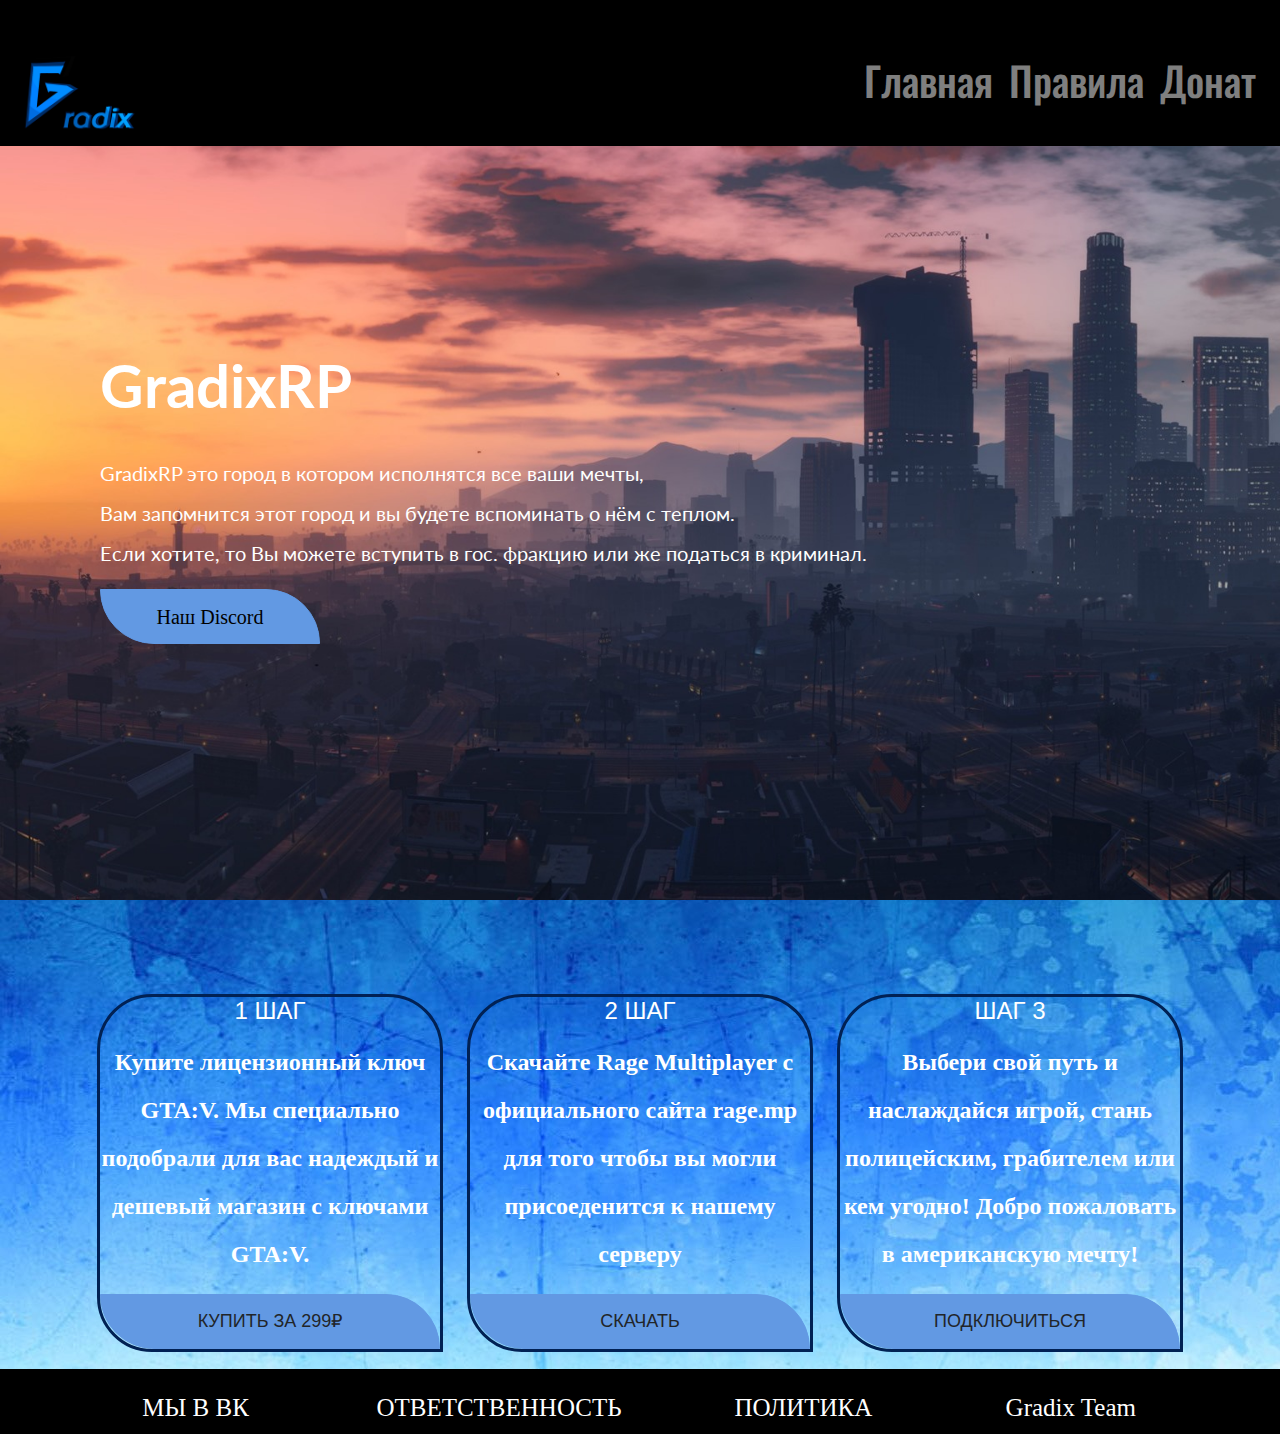
==== index.html @ 9d8c8952 "Fak" ====
<!DOCTYPE html>
<html lang="ru">
   <head>
      <meta charset="utf-8">
      <link rel="stylesheet" href="https://maxcdn.bootstrapcdn.com/bootstrap/4.1.0/css/bootstrap.min.css" />
      <script src="https://ajax.googleapis.com/ajax/libs/jquery/3.3.1/jquery.min.js"></script>
      <script src="https://cdnjs.cloudflare.com/ajax/libs/popper.js/1.14.0/umd/popper.min.js"></script>
      <script src="https://maxcdn.bootstrapcdn.com/bootstrap/4.1.0/js/bootstrap.min.js"></script>
      <link type="image/png" sizes="120x120" rel="icon" href="img/logo.png">
      <link rel="stylesheet" href="css/style.css">
      <link rel="stylesheet" href="dist/css/lightbox.css">
      <link rel="preconnect" href="https://fonts.googleapis.com">
      <link rel="preconnect" href="https://fonts.gstatic.com" crossorigin>
      <link href="https://fonts.googleapis.com/css2?family=Edu+VIC+WA+NT+Beginner:wght@400;500;600;700&family=Lato:ital,wght@1,300&family=Oswald:wght@200&family=Uchen&display=swap" rel="stylesheet">
      <title>GradixRP</title>
   </head>
   <body>
      <header>
         <nav class="navbar navbar-dark navbar-expand-sm">
            <a href="#" class="navbar-brand">
            <img class="logo" src="img/logo.png" alt="logo">
            </a>
            <button type="button" class="navbar-toggler" data-toggle="collapse" data-target="#myNavbar7">
            <span class="navbar-toggler-icon"></span>
            </button>
            <div class="collapse navbar-collapse flex-grow-1 text-right" id="myNavbar7">
               <ul class="navbar-nav ml-auto flex-nowrap">
                  <li class="nav-item">
                     <a href="#Home" class="nav-link">
                        <h1>Главная</h1>
                     </a>
                  </li>
                  <li class="nav-item">
                     <a href="sites/rules.html" class="nav-link">
                        <h1>Правила</h1>
                     </a>
                  </li>
                  <li class="nav-item">
                     <a href="sites/donate.html" class="nav-link">
                        <h1>Донат</h1>
                     </a>
                  </li>
               </ul>
            </div>
         </nav>
         <div class="hero">
            <h1 class="gr-text">GradixRP</h1>
            <p class="ll-text">GradixRP это город в котором исполнятся все ваши мечты, <br> Вам запомнится этот город и вы будете вспоминать о нём с теплом. <br> Если хотите, то Вы можете вступить в гос. фракцию или же податься в криминал. </p>
            <button type="button" class="btn btn-warning">
            <a href="https://discord.gg/B4gCzMGK" class="hire">Наш Discord</a>
            </button>
         </div>
      </header>
      <div class="container" id="skills">
      <!-- PRICE START -->
       <div class="row">
            <div class="col-12 text-center mb-5 mt-5 pr-void">
               
            </div>
         </div>
         <div class="container price" id="price">
        
         <div class="row">
            <div class="col-lg-4 col-sm-12 text-center">
               <div class="cardf shadow-sm">
                  <div class="card-bodi">
                     <h4 class="card-title">1 ШАГ</h4>
                     <p class="card-text">Купите лицензионный ключ GTA:V. Мы специально подобрали для вас надеждый и дешевый магазин с ключами GTA:V.</p>
                     <a href="https://steamkey.com/grand-theft-auto-v-gta-5-akkaunt" class="card-link btn btn-warning">КУПИТЬ ЗА 299₽</a>
                  </div>
               </div>
            </div>
            <div class="col-lg-4 col-sm-12 text-center">
               <div class="cardf shadow-sm">
                  <div class="card-bodi">
                     <h4 class="card-title">2 ШАГ</h4>
                     <p class="card-text">Скачайте Rage Multiplayer с официального сайта rage.mp для того чтобы вы могли присоеденится к нашему серверу</p>
                     <a href="https://rage.mp/" class="card-link btn btn-warning">СКАЧАТЬ</a>
                  </div>
               </div>
            </div>
            <div class="col-lg-4 col-sm-12 text-center">
               <div class="cardf shadow-sm">
                  <div class="card-bodi">
                     <h4 class="card-title">ШАГ 3</h4>
                     <p class="card-text">Выбери свой путь и наслаждайся игрой, стань полицейским, грабителем или кем угодно! Добро пожаловать в американскую
                     мечту!</p>
                     <a href="rage://v/connect?ip=111.111.111.111:22005" class="card-link btn btn-warning">ПОДКЛЮЧИТЬСЯ</a>
                  </div>
               </div>
            </div>
         </div>
      </div>
      </div>
      <footer class="footer">
         <div class="container">
         <div class="row">
            <ul class="footer__list list-unstyled col-12 row">
               <li class="footer__list__item col-3 text-center">
                  <a class="footer__list__item__link " rel="nofollow" target="blank" href="https://vk.com/gtav.state">МЫ В ВК</a>
               </li>
               <li class="footer__list__item col-3 text-center">
                  <a class="footer__list__item__link1" href="#">ОТВЕТСТВЕННОСТЬ</a>
               </li>
               <li class="footer__list__item col-3 text-center">
                  <a class="footer__list__item__link2" href="#">ПОЛИТИКА</a>
               </li>
               <li class="footer__list__item col-3 text-center">
                  <a class="footer__list__item__link3" href="https://vk.com/gtav.state">Gradix Team</a>
               </li>
            </ul>
         </div>
      </div>
      </footer>
   </body>
</html>
---- css/style.css ----
header {
    background-image: url(../img/bbg.jpg);   
    background-position: center center;  
    background-repeat: no-repeat; 
    background-attachment: fixed; 
    background-size: cover;
    background-color:#464646;
    height: 900px;
  }
@media only screen and (max-width: 767px) {
    header {
      background-image: url(../img/bbg.jpg);
    }
      }
nav a {
    color: rgba(255,255,255,.5) !important;
    font-size: 30px !important;
}
nav ul {
    width: 100%;
    justify-content: right;
}
header nav {
    background-color: #000000;
}
#seasons div {
    display: flex;
    justify-content: center;
}
#seasons a {
    align-items: center;
    justify-content: center;
    display: flex;
    width: 100%;
    font-size: 30px;
}
.logo {
    margin-left: 5px;
    width: 120px;
    height: 120px;
    left: 0%;   
    right: 0%;
    top: 10%;
    bottom: 10%;
} 
.nav-link {
    height: 50px;
    border-radius: nullpx;
    font-family: 'Oswald', sans-serif;
    font-size: 20px;
    font-style: normal;
    font-weight: 400;
    line-height: 50px;
    color:#FFFFFF;    
}
.nav-link:hover {
    color:rgb(73, 73, 73);
}
body {
    background-image:  url(../img/bg.jpg);
}
.hero {
    margin-top: 179px;
    margin-left: 100px;
}
.gr-text {
    height: 120px;
    width: 500.0000305175781px;
    left: 0px;
    top: 0px;
    border-radius: nullpx;
    font-family: Merriweather;
    font-size: 60px;
    font-style: normal;
    font-weight: 700;
    line-height: 120px;
    letter-spacing: 0em;
    text-align: left;
    color: white;
    font-family: 'Lato', sans-serif;
}
.ll-text {
    font-size: 20px;
    font-style: normal;
    font-weight: 400;
    line-height: 40px;
    letter-spacing: 0em;
    text-align: left;
    height: 120px;
    top: 130px;
    border-radius: nullpx;
    color: #FFFFFF;
    font-family: 'Lato', sans-serif;

}
.btn {
    background-color: #6299e3;
    height: 55px;
    width: 220px;
    left: 0px;
    top: 0px;
    border-radius: 0px 54px;
    font-family: Uchen, sans-serif;
} 
.btn:hover {
    background-color: #398fff;
    box-shadow: 0 0 10px #134b94;
}
.btn-warning {
    color: #212529;
    background-color: #6299e3;
    border-color: #6299e3;
}
.btn-warning:hover {
    color: #212529;
    background-color: #398fff;
    border-color: #398fff;
}
.hire {
    font-family: Inter;
    font-size: 20px;
    font-style: normal;
    font-weight: 400;
    line-height: 40px;
    letter-spacing: 0em;
    text-align: center;
    height: 120px;
    width: 470px;
    top: 130px;
    border-radius: nullpx;
    color: #000000;
}
.hire:hover {
    color: #000000;
    text-decoration: none;
}
.card {
    background-color: #000000;
    text-align: center;
    align-content: center;
    align-items: center;
}
.card-img-top{
    width: 66px;
    height: 50px;
    box-align: center;
}
.card-body {
    align-content: center;
    align-items: center;
    width: 320px;
    height: 8%;
    color: #FFFFFF;
}
.card-bodi {
    color: #FFFFFF;
}
.card-wrapper-one {
    display: flex;
    flex-direction: row;

}
.tipohr{
    margin-left: 18.915%;
}
.portfolio-link {
    height: 50px;
    border-radius: nullpx;
    font-family: Inter;
    font-size: 20px;
    font-style: normal;
    font-weight:400, Regular;
    line-height: 50px;
    color:#000000;
    text-decoration: none;
}
.portfolio-link:hover {
    color:rgb(88, 88, 88);
    text-decoration: none;
}
.buttons-portfolio {
    margin-left: 10%;
}
.images-port {
    display: flex;
    flex-wrap: wrap;
    align-content: center;
    align-items: center;
    margin-left: 7%;
}
.images-port img{
    width: 450px;
    height:560px;
    margin-top: 8%;
    margin-right: 5%;
}

.card-titl {
    height: 56px;
    width: 128px;
    left: 161px;
    top: 43px;
    border-radius: nullpx;
    font-family: Merriweather;
    font-size: 28px;
    font-style: normal;
    font-weight: 700;
    line-height: 56px;
    letter-spacing: 0em;
    text-align: center;

}


.card-txt {
    font-family: Inter;
    font-size: 18px;
    font-style: normal;
    font-weight: 400;
    line-height: 36px;
    letter-spacing: 0em;
    text-align: center;

}
.card-wrapper {
    text-align: center;
    align-items: center;
    align-content: center;
    display: flex;
    justify-content: center;
    flex-wrap: wrap;
}
.card-text {
    font-family: Merriweather;
    font-size: 24px;
    font-style: normal;
    font-weight: 700;
    line-height: 48px;
    letter-spacing: 0em;
    text-align: center;
    color: #ffffff;

}
.cardf {
    margin-bottom: 20px;
    outline-color: #012154;
    outline-style: solid;
    border-radius: 52px 52px 0px 52px;
}
.footer {
    background-color: #000000;
}
.footer__list {
    padding-top: 5px;
}
.footer__list {
    padding-top: 30px;
}
.list-unstyled {
    padding-left: 0;
    list-style: none;
}
ul, ol {
    margin-top: 0;
    margin-bottom: 11px;
}
li {
    display: list-item;
    text-align: -webkit-match-parent;
}
.list-unstyled {
    padding-left: 0;
    list-style: none;
}
ul {
    list-style-type: disc;
}
.footer__list__item__link {
    color: rgb(255, 255, 255);
    font-size: 25px;
    line-height:5px;
    font-family: Blanc-Medium;
    font-weight: normal;
    font-style: normal;
}
.footer__list__item {
    text-decoration: none;
}
.list-unstyled {
    padding-left: 0;
    list-style: none;
}
.footer__list__item__link:hover {
    color: #FFFFFF;
    text-decoration: none;
}

.footer__list__item__link1:hover {
    color: #FFFFFF;
    text-decoration: none;
}


.footer__list__item__link1 {
    color: rgb(255, 255, 255);
    font-size: 25px;
    line-height:5px;
    font-family: Blanc-Medium;
    font-weight: normal;
    font-style: normal;
    margin-left:10%;
}
.contact-item {
    background: #00000088;
    width: 100%;
    color: #BDAE82;
}
.contact-item:hover {
    color: #BDAE82;
    width: 100%;
}
.contact-item-email {
    background: none;
    width: 100%;
    height:150px;
    color: #BDAE82;
}
.contact-item-email:hover {
    background: none;
    color: #BDAE82;
    width: 100%;
}
.handler {
    width: 27%;
    margin-right: 4.5%;
}
.footer__list__item__link2 {
    color: rgb(255, 255, 255);
    font-size: 25px;
    line-height:5px;
    font-family: Blanc-Medium;
    font-weight: normal;
    font-style: normal;
    margin-left: 36%;
}
.footer__list__item__link2:hover {
    color: #FFFFFF;
    text-decoration: none;
}
.footer__list__item__link3:hover {
    color: #FFFFFF;
    text-decoration: none;
}


.footer__list__item__link3 {
    color: rgb(255, 255, 255);
    font-size: 25px;
    line-height:5px;
    font-family: Blanc-Medium;
    font-weight: normal;
    font-style: normal;
    margin-left:25%;
}
.card-link {
    font-size:large;
    display: flex;
    flex-direction: row;
    justify-content: center;
    align-content: center;
    flex-wrap: wrap;
    width: 100%;
    font-family: sans-serif;
}
::placeholder {
    color: #BDAE82;
    font-size: 20px;
  }
textarea {
    background-color: #00000088;
}
.video-sec {
    display: flex;
    flex-wrap: wrap;
    flex-direction: column;
    justify-content: center;
    align-items: center;
}
.card-img img{
    width: 450px;
    height: 560px;
    padding: 10px;
    transition: 0.5s;
  }
  .card-img img:hover{
    transform: scale(1.1);
  }

.test {
    color: #ff4f4f88;
    padding-left: 30%;
    margin-right: 0;
    height: auto;
    width: 300px;
}
.photos {
    align-content: center;
    justify-content: center;
}
.img-photos {
    width: 100%;
    padding: 15px 0;
}


.wrapper {
    width: 1200px;
    height: 500px;
    border: 3px solid red;
    display: flex;
}
.left-wrapper {
    width: 33%;
    height: 500px;
    border: 3px solid orange;
}
.right-wrapper {
    width: 67%;
    height: 500px;
    border: 3px solid green;
}
.blue-rectangle {
    width: 100%;
    height: 70px;
    background-color: blue;
    border: 3px solid aqua;
}
.name {
    width: 100%;
    height: 70px;
    background-color: green;
    padding: 20px 0;
    display: flex;
}
.name div {
    width: 33%;
    height: 50px;
    background-color: red;
    border: 3px solid black;
    padding: 10px;
}
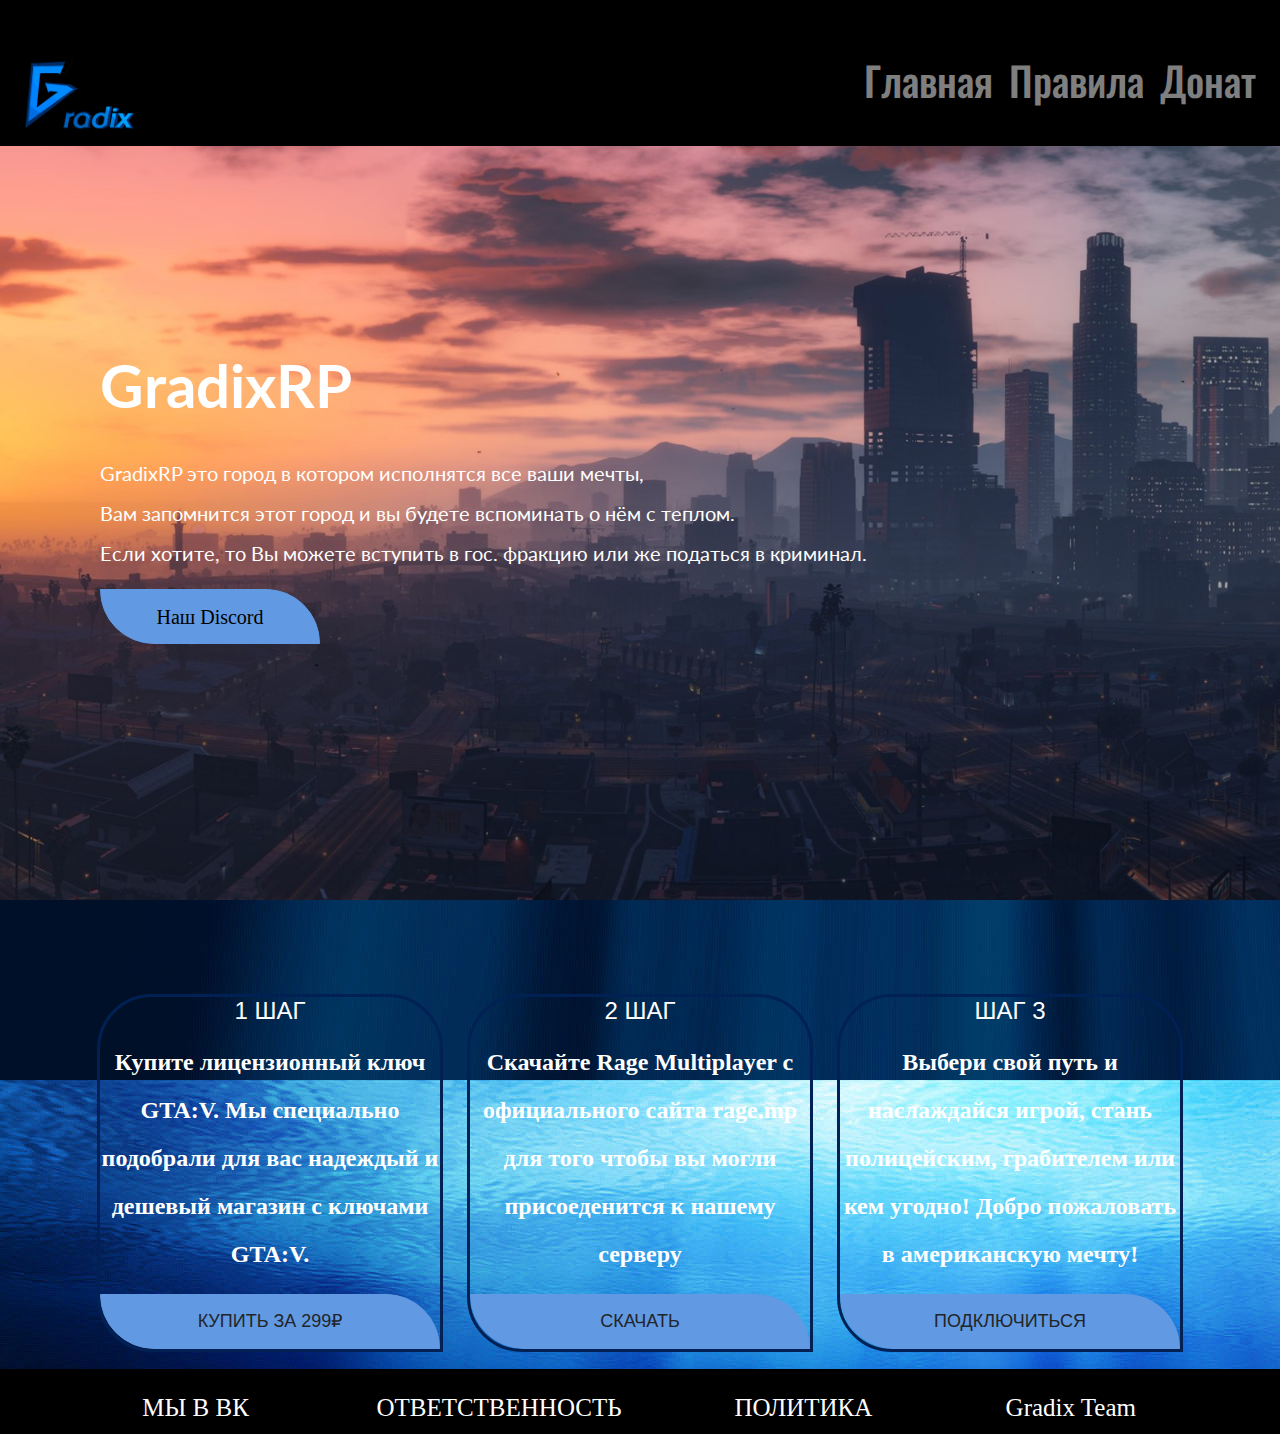
==== commit 93f97aeb: "igm" ====
--- a/index.html
+++ b/index.html
@@ -6,7 +6,7 @@
       <script src="https://ajax.googleapis.com/ajax/libs/jquery/3.3.1/jquery.min.js"></script>
       <script src="https://cdnjs.cloudflare.com/ajax/libs/popper.js/1.14.0/umd/popper.min.js"></script>
       <script src="https://maxcdn.bootstrapcdn.com/bootstrap/4.1.0/js/bootstrap.min.js"></script>
-      <link type="image/png" sizes="120x120" rel="icon" href="img/logo.png">
+      <link type="image/png" sizes="120x120" rel="icon" href="img/mlogo.png">
       <link rel="stylesheet" href="css/style.css">
       <link rel="stylesheet" href="dist/css/lightbox.css">
       <link rel="preconnect" href="https://fonts.googleapis.com">
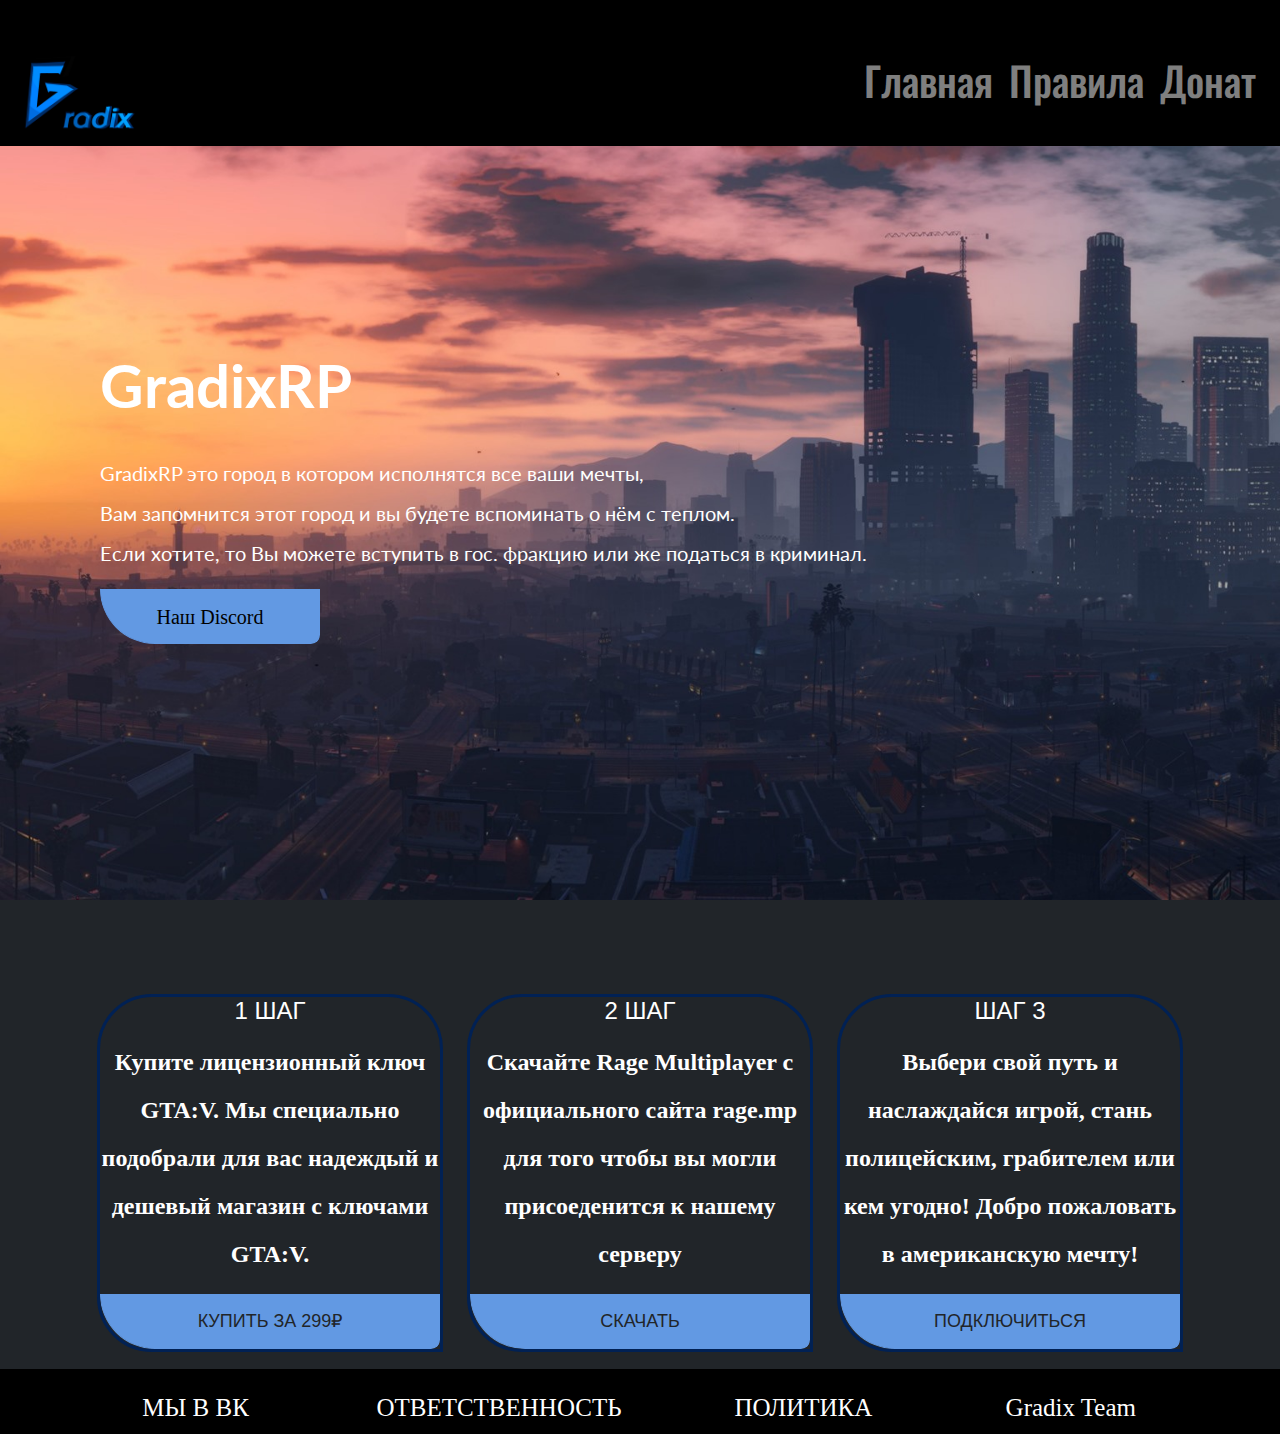
==== commit 04fa3c26: "all" ====
--- a/index.html
+++ b/index.html
@@ -27,17 +27,17 @@
                <ul class="navbar-nav ml-auto flex-nowrap">
                   <li class="nav-item">
                      <a href="#Home" class="nav-link">
-                        <h1>Главная</h1>
+                        <h1 class="nav-lk">Главная</h1>
                      </a>
                   </li>
                   <li class="nav-item">
                      <a href="sites/rules.html" class="nav-link">
-                        <h1>Правила</h1>
+                        <h1 class="nav-lk">Правила</h1>
                      </a>
                   </li>
                   <li class="nav-item">
                      <a href="sites/donate.html" class="nav-link">
-                        <h1>Донат</h1>
+                        <h1 class="nav-lk">Донат</h1>
                      </a>
                   </li>
                </ul>
--- a/css/style.css
+++ b/css/style.css
@@ -57,11 +57,15 @@
     color:rgb(73, 73, 73);
 }
 body {
-    background-image:  url(../img/bg.jpg);
+    background-color: currentcolor;
 }
 .hero {
     margin-top: 179px;
     margin-left: 100px;
+}
+.nav-lk:hover {
+    color: #ffffff;
+    transition: all 0.5s ease;
 }
 .gr-text {
     height: 120px;
@@ -78,6 +82,12 @@
     text-align: left;
     color: white;
     font-family: 'Lato', sans-serif;
+}
+.card-bodi img {
+    vertical-align: middle;
+    border-style: none;
+    width: 100%;
+    height: 170px;
 }
 .ll-text {
     font-size: 20px;
@@ -99,7 +109,7 @@
     width: 220px;
     left: 0px;
     top: 0px;
-    border-radius: 0px 54px;
+    border-radius: 0px 0px 10px 60px;
     font-family: Uchen, sans-serif;
 } 
 .btn:hover {
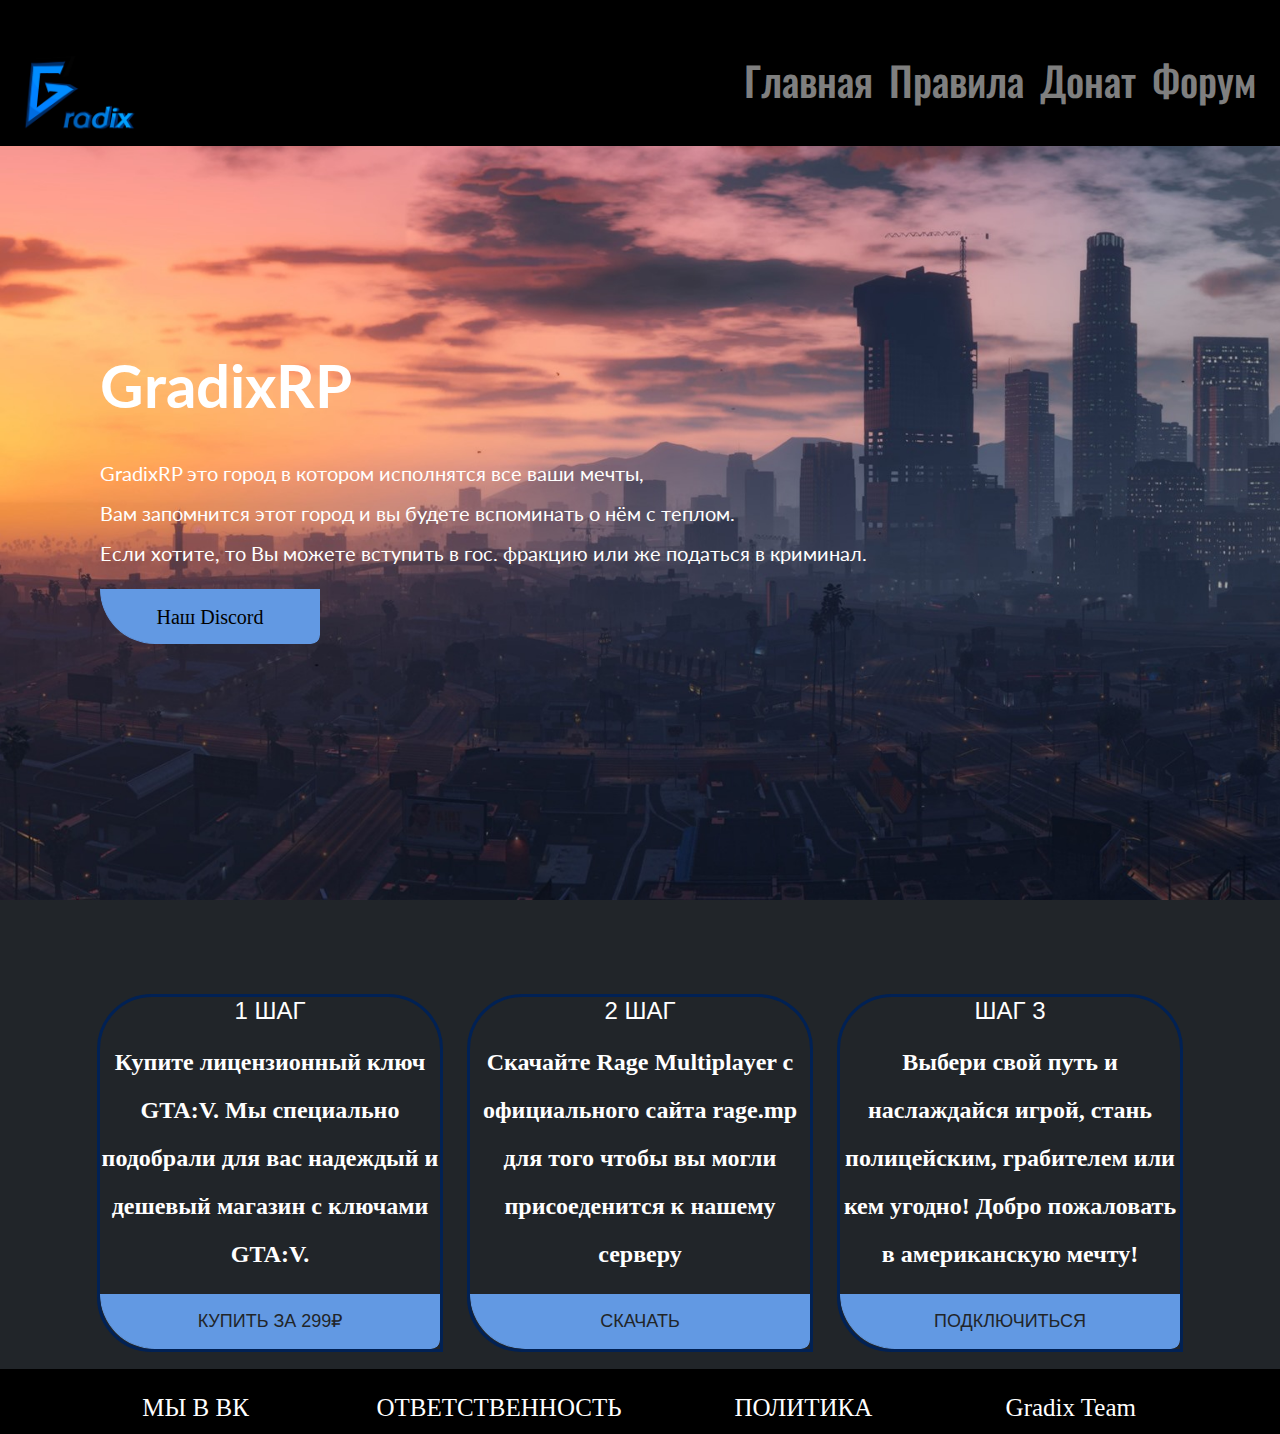
==== commit 49691852: "fff" ====
--- a/index.html
+++ b/index.html
@@ -38,6 +38,11 @@
                   <li class="nav-item">
                      <a href="sites/donate.html" class="nav-link">
                         <h1 class="nav-lk">Донат</h1>
+                     </a>
+                  </li>
+                  <li class="nav-item">
+                     <a href="http://forum.wh4286.web2.maze-host.ru/index.php" class="nav-link">
+                        <h1 class="nav-lk">Форум</h1>
                      </a>
                   </li>
                </ul>
@@ -97,7 +102,7 @@
          <div class="row">
             <ul class="footer__list list-unstyled col-12 row">
                <li class="footer__list__item col-3 text-center">
-                  <a class="footer__list__item__link " rel="nofollow" target="blank" href="https://vk.com/gtav.state">МЫ В ВК</a>
+                  <a class="footer__list__item__link " rel="nofollow" target="blank" href="https://vk.com/gradixroleplaygta5">МЫ В ВК</a>
                </li>
                <li class="footer__list__item col-3 text-center">
                   <a class="footer__list__item__link1" href="#">ОТВЕТСТВЕННОСТЬ</a>
@@ -106,7 +111,7 @@
                   <a class="footer__list__item__link2" href="#">ПОЛИТИКА</a>
                </li>
                <li class="footer__list__item col-3 text-center">
-                  <a class="footer__list__item__link3" href="https://vk.com/gtav.state">Gradix Team</a>
+                  <a class="footer__list__item__link3" href="https://vk.com/gradixroleplaygta5">Gradix Team</a>
                </li>
             </ul>
          </div>
--- a/css/style.css
+++ b/css/style.css
@@ -7,6 +7,9 @@
     background-color:#464646;
     height: 900px;
   }
+.rules-text {
+    color: #FFFFFF
+}
 @media only screen and (max-width: 767px) {
     header {
       background-image: url(../img/bbg.jpg);
